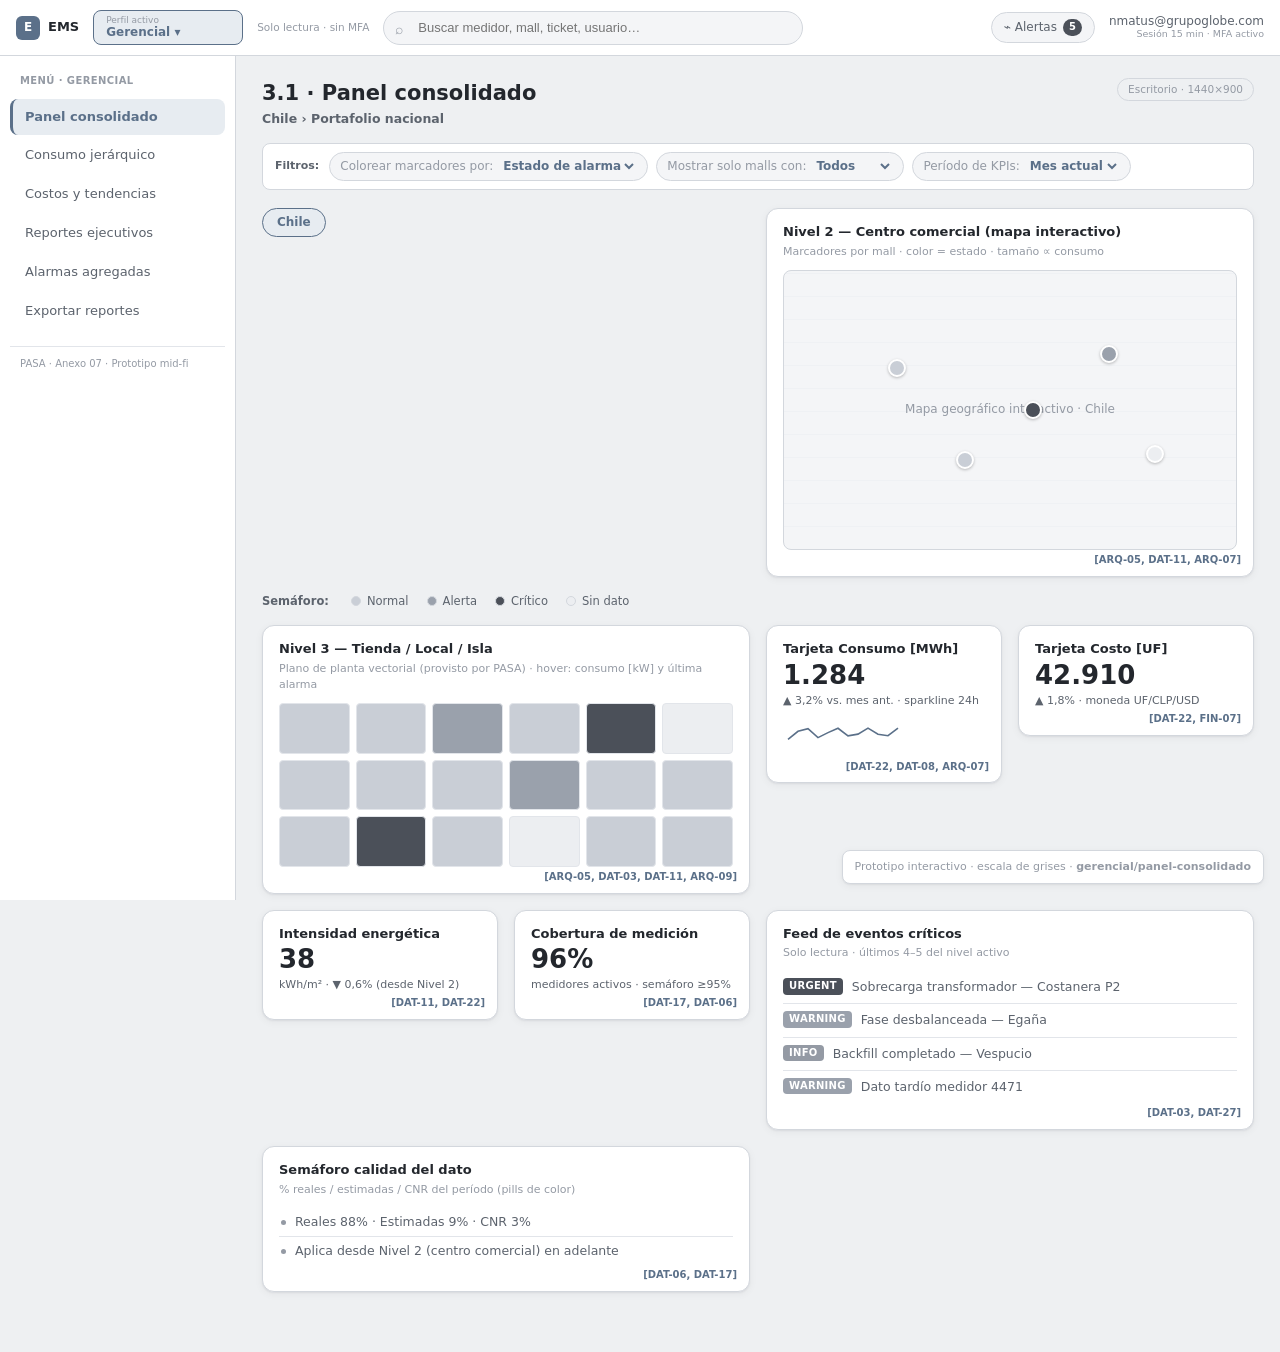
==== prototipo/index.html @ 19e941f1 "Prototipo interactivo mid-fi (grayscale) navegable + enlace desde el índice App HTML/CSS/JS sin depe" ====
<!doctype html>
<html lang="es">
<head>
<meta charset="utf-8">
<meta name="viewport" content="width=device-width, initial-scale=1">
<title>EMS PASA — Prototipo interactivo (mid-fi)</title>
<link rel="stylesheet" href="styles.css">
</head>
<body>
<div id="app"></div>
<div id="toast" class="toast"></div>
<script src="data.js"></script>
<script src="app.js"></script>
</body>
</html>
---- prototipo/styles.css ----
/* EMS · Prototipo interactivo mid-fi — escala de grises (sin color de marca aún) */
:root{
  --bg:#eef0f2; --surface:#ffffff; --surface-2:#f4f5f7; --surface-3:#e9ebee;
  --line:#d3d7dd; --line-2:#e2e5ea; --ink:#23272d; --ink-2:#5c636d; --ink-3:#949aa4;
  --accent:#5b7089; --accent-2:#48596e; --accent-bg:#e7ecf1;
  --ok:#c9ced6; --warn:#9aa1ac; --crit:#4b5059; --null:#eceef1;
  --radius:8px; --radius-lg:12px; --shadow:0 1px 2px rgba(20,25,35,.06),0 2px 8px rgba(20,25,35,.05);
  --shadow-pop:0 8px 28px rgba(20,25,35,.16);
  --font:'Segoe UI','Inter',system-ui,Arial,sans-serif;
  --topbar-h:56px; --side-w:236px;
}
*{box-sizing:border-box}
html,body{margin:0;height:100%}
body{font-family:var(--font);color:var(--ink);background:var(--bg);font-size:14px;line-height:1.45}
.num{font-variant-numeric:tabular-nums}
button{font-family:inherit}
a{color:inherit;text-decoration:none}

/* ---------- Topbar ---------- */
.topbar{position:fixed;top:0;left:0;right:0;height:var(--topbar-h);background:var(--surface);
  border-bottom:1px solid var(--line);display:flex;align-items:center;gap:14px;padding:0 16px;z-index:40}
.brand{display:flex;align-items:center;gap:8px;font-weight:700;font-size:13px;color:var(--ink);white-space:nowrap}
.brand .logo{width:24px;height:24px;border-radius:6px;background:var(--accent);color:#fff;display:grid;place-items:center;font-size:12px}
.profile-btn{display:flex;flex-direction:column;line-height:1.1;background:var(--accent-bg);border:1px solid var(--accent);
  border-radius:var(--radius);padding:5px 12px;cursor:pointer;min-width:150px}
.profile-btn .lbl{font-size:9px;color:var(--ink-3)}
.profile-btn .val{font-size:12px;color:var(--accent);font-weight:700;display:flex;justify-content:space-between;gap:8px}
.auth{font-size:10.5px;color:var(--ink-3);white-space:nowrap}
.search{flex:1;max-width:420px;position:relative}
.search input{width:100%;height:34px;border:1px solid var(--line);border-radius:18px;padding:0 14px 0 34px;
  background:var(--surface-2);color:var(--ink);font-size:13px;outline:none;transition:.15s}
.search input:focus{border-color:var(--accent);background:#fff;box-shadow:0 0 0 3px var(--accent-bg)}
.search .ic{position:absolute;left:12px;top:8px;color:var(--ink-3);font-size:14px}
.top-right{margin-left:auto;display:flex;align-items:center;gap:14px}
.bell{position:relative;border:1px solid var(--line);background:var(--surface-2);border-radius:16px;
  padding:6px 12px;font-size:12px;color:var(--ink-2);cursor:pointer;display:flex;align-items:center;gap:6px}
.bell .badge{background:var(--crit);color:#fff;border-radius:9px;font-size:10px;padding:1px 6px;font-weight:700}
.user{text-align:right;line-height:1.15}
.user .em{font-size:12px;color:var(--ink-2)}
.user .se{font-size:9.5px;color:var(--ink-3)}

/* ---------- Sidebar ---------- */
.sidebar{position:fixed;top:var(--topbar-h);bottom:0;left:0;width:var(--side-w);background:var(--surface);
  border-right:1px solid var(--line);padding:14px 10px;overflow:auto;z-index:30}
.sidebar .cap{font-size:10px;color:var(--ink-3);font-weight:700;letter-spacing:.4px;padding:4px 10px 10px}
.navitem{display:block;padding:9px 12px;border-radius:var(--radius);font-size:13px;color:var(--ink-2);
  cursor:pointer;margin-bottom:2px;border-left:3px solid transparent;transition:.12s}
.navitem:hover{background:var(--surface-2);color:var(--ink)}
.navitem.active{background:var(--accent-bg);color:var(--accent);font-weight:700;border-left-color:var(--accent)}
.sidebar .foot{margin-top:16px;padding:10px;font-size:10px;color:var(--ink-3);border-top:1px solid var(--line-2)}

/* ---------- Content ---------- */
.content{margin-left:var(--side-w);margin-top:var(--topbar-h);padding:22px 26px 60px;min-height:calc(100vh - var(--topbar-h))}
.screen-head{display:flex;align-items:flex-start;justify-content:space-between;gap:16px;margin-bottom:6px}
.screen-head h1{font-size:21px;margin:0;font-weight:700}
.crumb{font-size:12.5px;color:var(--ink-2);font-weight:600;margin:2px 0 0}
.subtitle{font-size:12.5px;color:var(--ink-2);margin:2px 0 0}
.head-right{display:flex;align-items:center;gap:12px;white-space:nowrap}
.devtag{font-size:10.5px;color:var(--ink-3);border:1px solid var(--line);border-radius:12px;padding:3px 10px}
.live{font-size:11px;color:var(--ink-2);display:flex;align-items:center;gap:6px}
.live .d{width:8px;height:8px;border-radius:50%;background:var(--ink-3);animation:pulse 1.8s infinite}
@keyframes pulse{0%,100%{opacity:.4}50%{opacity:1}}

/* ---------- Buttons ---------- */
.btn{border:1px solid var(--accent);background:#fff;color:var(--accent);border-radius:var(--radius);
  padding:8px 14px;font-size:12.5px;font-weight:600;cursor:pointer;transition:.12s}
.btn:hover{background:var(--accent-bg)}
.btn-primary{background:var(--accent);color:#fff}
.btn-primary:hover{background:var(--accent-2)}
.btn-sm{padding:6px 11px;font-size:12px}

/* ---------- Filters ---------- */
.filters{display:flex;align-items:center;gap:8px;flex-wrap:wrap;background:var(--surface);border:1px solid var(--line);
  border-radius:var(--radius);padding:8px 12px;margin:14px 0 18px}
.filters .flabel{font-size:11px;color:var(--ink-2);font-weight:700;margin-right:2px}
.filter{display:flex;align-items:center;gap:6px;border:1px solid var(--line);background:var(--surface-2);
  border-radius:16px;padding:5px 10px;font-size:12px;color:var(--ink-2);cursor:pointer;transition:.12s}
.filter:hover{border-color:var(--accent);color:var(--accent)}
.filter .fn{color:var(--ink-3)}
.filter select{border:none;background:transparent;font:inherit;color:var(--accent);font-weight:600;cursor:pointer;outline:none}
.filters .none{font-size:12px;color:var(--ink-3)}

/* ---------- Grid + cards ---------- */
.grid{display:grid;grid-template-columns:repeat(12,1fr);gap:16px;align-items:start}
.card{grid-column:span 12;background:var(--surface);border:1px solid var(--line);border-radius:var(--radius-lg);
  box-shadow:var(--shadow);padding:14px 16px;position:relative;min-width:0}
.card > .ct{font-size:13px;font-weight:700;color:var(--ink);margin:0 0 2px}
.card > .cm{font-size:11px;color:var(--ink-3);margin:0 0 10px}
.reqs{position:absolute;right:12px;bottom:8px;font-size:10px;color:var(--accent);font-weight:600}
.card.pad-b{padding-bottom:26px}

/* KPI */
.kpi .val{font-size:26px;font-weight:700;line-height:1.1;margin-top:2px}
.kpi .delta{font-size:11px;color:var(--ink-2);margin-top:3px}
.kpi .spark{margin-top:8px}

/* tables */
table.tbl{width:100%;border-collapse:collapse;font-size:12.5px}
table.tbl th{text-align:left;background:var(--surface-3);color:var(--ink);font-weight:700;font-size:11px;
  padding:7px 8px;position:sticky;top:0;cursor:pointer;user-select:none;white-space:nowrap}
table.tbl th:hover{background:var(--line-2)}
table.tbl td{padding:7px 8px;border-bottom:1px solid var(--line-2);color:var(--ink-2);vertical-align:middle}
table.tbl tr.row{cursor:pointer}
table.tbl tr.row:hover td{background:var(--surface-2)}
table.tbl tr.exp td{background:var(--surface-2);color:var(--ink-2);font-size:12px}
.cellbar{height:8px;border-radius:4px;background:var(--surface-3);display:inline-block;vertical-align:middle}
.chev{display:inline-block;transition:.15s;color:var(--ink-3)}
.chev.open{transform:rotate(90deg)}

/* dots / status */
.dot{width:10px;height:10px;border-radius:50%;display:inline-block;vertical-align:middle;border:1px solid var(--line)}
.dot.ok{background:var(--ok)} .dot.warn{background:var(--warn)} .dot.crit{background:var(--crit)} .dot.null{background:var(--null)}
.sev{font-size:10px;font-weight:700;color:#fff;border-radius:4px;padding:1px 6px;letter-spacing:.3px}
.sev.crit{background:var(--crit)} .sev.warn{background:var(--warn)} .sev.null{background:var(--ink-3)}

/* legend */
.legend{display:flex;gap:18px;align-items:center;font-size:11.5px;color:var(--ink-2)}
.legend b{font-weight:700;margin-right:4px}
.legend span{display:flex;align-items:center;gap:6px}

/* charts */
.bars{display:flex;align-items:flex-end;gap:6px;height:150px;padding-top:8px;border-left:1px solid var(--line);border-bottom:1px solid var(--line)}
.bars .bar{flex:1;background:var(--surface-3);border:1px solid var(--line);border-bottom:none;border-radius:3px 3px 0 0;min-width:6px;transition:.15s}
.bars .bar:hover{background:var(--accent-bg);border-color:var(--accent)}
.bars .bar.stk{display:flex;flex-direction:column-reverse;border:none;background:none}
.bars .bar.stk i{display:block;border-radius:2px 2px 0 0}
.bars .bar.hl{background:var(--accent);border-color:var(--accent)}
.chartwrap{position:relative}
.thr{position:absolute;left:0;right:0;border-top:1px dashed var(--ink-3);font-size:9px;color:var(--ink-3)}

/* map */
.map{position:relative;height:280px;background:repeating-linear-gradient(0deg,var(--surface-2),var(--surface-2) 22px,#eff1f4 22px,#eff1f4 23px),repeating-linear-gradient(90deg,var(--surface-2),var(--surface-2) 22px,#eff1f4 22px,#eff1f4 23px);
  border:1px solid var(--line);border-radius:var(--radius);overflow:hidden}
.marker{position:absolute;width:18px;height:18px;border-radius:50%;transform:translate(-50%,-50%);border:2px solid #fff;
  box-shadow:0 1px 3px rgba(0,0,0,.25);cursor:pointer;transition:.12s}
.marker:hover{width:24px;height:24px;z-index:2}
.marker.ok{background:var(--ok)} .marker.warn{background:var(--warn)} .marker.crit{background:var(--crit)} .marker.null{background:var(--null)}
.map .maplabel{position:absolute;left:50%;top:50%;transform:translate(-50%,-50%);color:var(--ink-3);font-size:12px}

/* planta */
.planta{display:grid;grid-template-columns:repeat(6,1fr);gap:6px}
.planta .cell{aspect-ratio:1.4;border-radius:4px;border:1px solid var(--line-2);cursor:pointer;transition:.12s}
.planta .cell:hover{outline:2px solid var(--accent);outline-offset:-2px}

/* tree */
.tree{font-size:13px}
.tree .tn{display:flex;align-items:center;gap:8px;padding:6px 6px;border-radius:6px;cursor:pointer}
.tree .tn:hover{background:var(--surface-2)}
.tree .tn.active{background:var(--accent-bg);color:var(--accent);font-weight:600}
.tree .tn.lvl1{padding-left:22px} .tree .tn.lvl2{padding-left:42px;font-size:12px}

/* feed / timeline */
.feed .it,.timeline .it{display:flex;gap:9px;align-items:flex-start;padding:7px 0;border-bottom:1px solid var(--line-2);font-size:12.5px}
.feed .it:last-child,.timeline .it:last-child{border-bottom:none}
.feed .it .tx{color:var(--ink-2)}
.timeline{position:relative;padding-left:6px}

/* gauges */
.gauges{display:flex;justify-content:space-around;gap:10px;padding:8px 0}
.gauge{text-align:center}
.gauge .ring{width:76px;height:76px;border-radius:50%;background:conic-gradient(var(--accent) 0 62%,var(--surface-3) 62% 100%);
  display:grid;place-items:center;margin:0 auto}
.gauge .ring i{width:56px;height:56px;border-radius:50%;background:var(--surface);display:grid;place-items:center;font-size:12px;color:var(--ink)}
.gauge .gl{font-size:11px;color:var(--ink-2);margin-top:6px}

/* forms */
.form .fg{margin-bottom:12px}
.form label{display:block;font-size:12px;color:var(--ink-2);margin-bottom:5px}
.form input,.form select,.form textarea{width:100%;border:1px solid var(--line);border-radius:var(--radius);
  padding:9px 11px;font:inherit;font-size:13px;background:var(--surface-2);color:var(--ink);outline:none;transition:.12s}
.form input:focus,.form select:focus,.form textarea:focus{border-color:var(--accent);background:#fff;box-shadow:0 0 0 3px var(--accent-bg)}
.form textarea{min-height:64px;resize:vertical}
.dropzone{border:1.5px dashed var(--line);border-radius:var(--radius);padding:16px;text-align:center;color:var(--ink-3);font-size:12px;background:var(--surface-2)}
.sign{border:1px solid var(--line);border-radius:var(--radius);height:56px;background:repeating-linear-gradient(45deg,var(--surface-2),var(--surface-2) 6px,#eef0f3 6px,#eef0f3 12px);display:grid;place-items:center;color:var(--ink-3);font-size:12px}

/* heatmap */
.heat{display:grid;gap:3px}
.heat .hc{aspect-ratio:1;border-radius:2px}

/* tabs */
.tabs{display:flex;gap:6px;flex-wrap:wrap}
.tab{border:1px solid var(--line);background:var(--surface-2);border-radius:16px;padding:5px 14px;font-size:12px;
  color:var(--ink-2);cursor:pointer;transition:.12s}
.tab:hover{border-color:var(--accent);color:var(--accent)}
.tab.active{background:var(--accent-bg);border-color:var(--accent);color:var(--accent);font-weight:700}

/* actions row */
.actions{display:flex;gap:10px;flex-wrap:wrap}

/* panel list */
.plist{margin:0;padding:0;list-style:none}
.plist li{padding:5px 0 5px 16px;position:relative;font-size:12.5px;color:var(--ink-2);border-bottom:1px solid var(--line-2)}
.plist li:last-child{border-bottom:none}
.plist li:before{content:"";position:absolute;left:2px;top:12px;width:5px;height:5px;border-radius:50%;background:var(--ink-3)}

/* ---------- phone frame (móvil) ---------- */
.phonewrap{display:flex;gap:34px;align-items:flex-start;flex-wrap:wrap}
.phone{width:390px;height:800px;background:var(--surface);border:10px solid #cfd4da;border-radius:34px;
  box-shadow:var(--shadow-pop);position:relative;overflow:hidden;flex:0 0 auto}
.phone .p-top{height:52px;border-bottom:1px solid var(--line);display:flex;align-items:center;gap:10px;padding:0 14px}
.phone .p-body{position:absolute;top:52px;bottom:120px;left:0;right:0;overflow:auto;padding:12px 12px 8px}
.phone .p-body .card{grid-column:auto;margin-bottom:12px}
.phone .p-primary{position:absolute;left:0;right:0;bottom:64px;height:56px;border-top:1px solid var(--line);
  background:var(--surface);display:flex;align-items:center;padding:0 12px}
.phone .p-primary .btn{flex:1;text-align:center;padding:12px}
.phone .p-nav{position:absolute;left:0;right:0;bottom:0;height:64px;border-top:1px solid var(--line);
  background:var(--surface);display:flex}
.phone .p-nav .n{flex:1;display:flex;flex-direction:column;align-items:center;justify-content:center;gap:3px;font-size:9px;color:var(--ink-3)}
.phone .p-nav .n .d{width:6px;height:6px;border-radius:50%;background:var(--ink-3)}
.phone .p-nav .n.active{color:var(--accent)} .phone .p-nav .n.active .d{background:var(--accent)}
.phone-note{max-width:320px;font-size:12.5px;color:var(--ink-2)}
.phone-note h3{font-size:14px;margin:0 0 8px}

/* ---------- overlays ---------- */
.toast{position:fixed;bottom:24px;left:50%;transform:translateX(-50%) translateY(20px);background:var(--ink);color:#fff;
  padding:11px 18px;border-radius:var(--radius);font-size:13px;box-shadow:var(--shadow-pop);opacity:0;pointer-events:none;
  transition:.25s;z-index:80}
.toast.show{opacity:1;transform:translateX(-50%) translateY(0)}
.pop{position:absolute;background:var(--surface);border:1px solid var(--line);border-radius:var(--radius);
  box-shadow:var(--shadow-pop);z-index:60;overflow:hidden;min-width:220px}
.pop .pi{padding:10px 12px;font-size:12.5px;color:var(--ink-2);cursor:pointer;border-bottom:1px solid var(--line-2);display:flex;gap:8px;align-items:center}
.pop .pi:last-child{border-bottom:none}
.pop .pi:hover{background:var(--surface-2);color:var(--ink)}
.searchpop{position:absolute;top:46px;left:0;width:100%;}
.backdrop{position:fixed;inset:0;z-index:50}

.hint{position:fixed;bottom:16px;right:16px;background:var(--surface);border:1px solid var(--line);border-radius:var(--radius);
  padding:8px 12px;font-size:11px;color:var(--ink-3);box-shadow:var(--shadow);z-index:20}
@media(max-width:900px){.sidebar{display:none}.content{margin-left:0}}
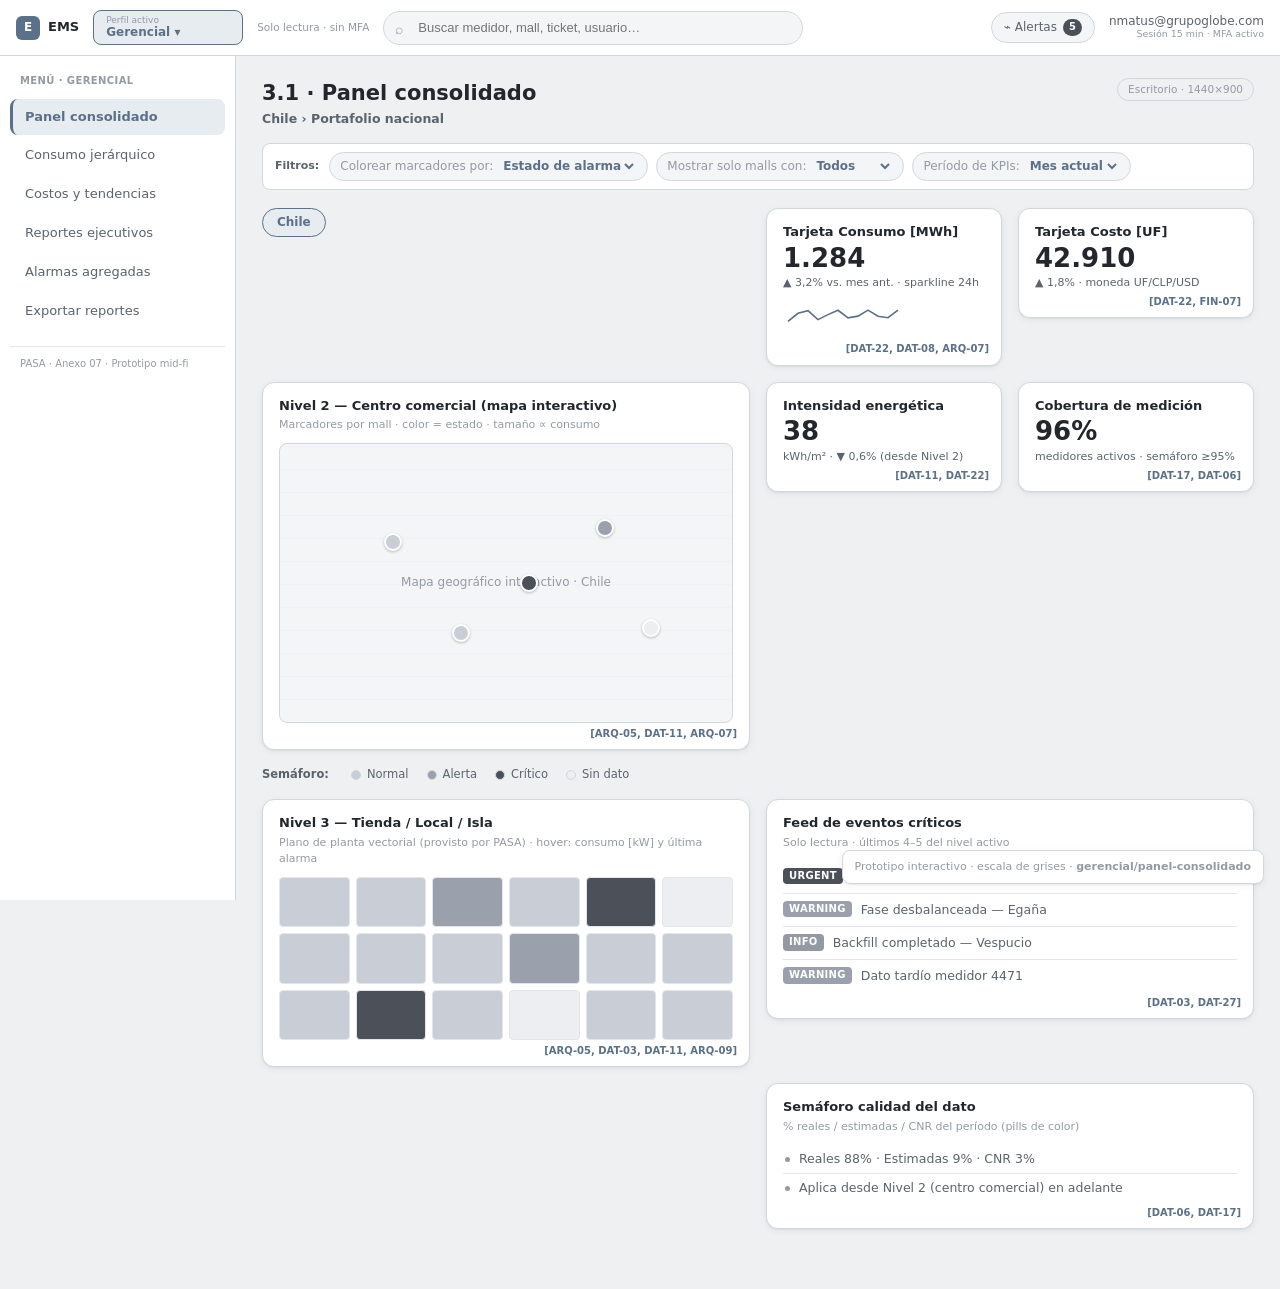
==== commit 05e95d6a: "Prototipo: quitar meta viewport (width=device-width) que cortaba las cards en pantallas de alta dens" ====
--- a/prototipo/index.html
+++ b/prototipo/index.html
@@ -2,7 +2,6 @@
 <html lang="es">
 <head>
 <meta charset="utf-8">
-<meta name="viewport" content="width=device-width, initial-scale=1">
 <title>EMS PASA — Prototipo interactivo (mid-fi)</title>
 <link rel="stylesheet" href="styles.css">
 </head>
--- a/prototipo/styles.css
+++ b/prototipo/styles.css
@@ -50,7 +50,8 @@
 .sidebar .foot{margin-top:16px;padding:10px;font-size:10px;color:var(--ink-3);border-top:1px solid var(--line-2)}
 
 /* ---------- Content ---------- */
-.content{margin-left:var(--side-w);margin-top:var(--topbar-h);padding:22px 26px 60px;min-height:calc(100vh - var(--topbar-h))}
+.content{margin-left:var(--side-w);margin-top:var(--topbar-h);padding:22px 26px 60px;min-height:calc(100vh - var(--topbar-h));overflow-x:hidden}
+body{overflow-x:hidden}
 .screen-head{display:flex;align-items:flex-start;justify-content:space-between;gap:16px;margin-bottom:6px}
 .screen-head h1{font-size:21px;margin:0;font-weight:700}
 .crumb{font-size:12.5px;color:var(--ink-2);font-weight:600;margin:2px 0 0}
@@ -81,7 +82,7 @@
 .filters .none{font-size:12px;color:var(--ink-3)}
 
 /* ---------- Grid + cards ---------- */
-.grid{display:grid;grid-template-columns:repeat(12,1fr);gap:16px;align-items:start}
+.grid{display:grid;grid-template-columns:repeat(12,minmax(0,1fr));grid-auto-flow:row dense;gap:16px;align-items:start}
 .card{grid-column:span 12;background:var(--surface);border:1px solid var(--line);border-radius:var(--radius-lg);
   box-shadow:var(--shadow);padding:14px 16px;position:relative;min-width:0}
 .card > .ct{font-size:13px;font-weight:700;color:var(--ink);margin:0 0 2px}
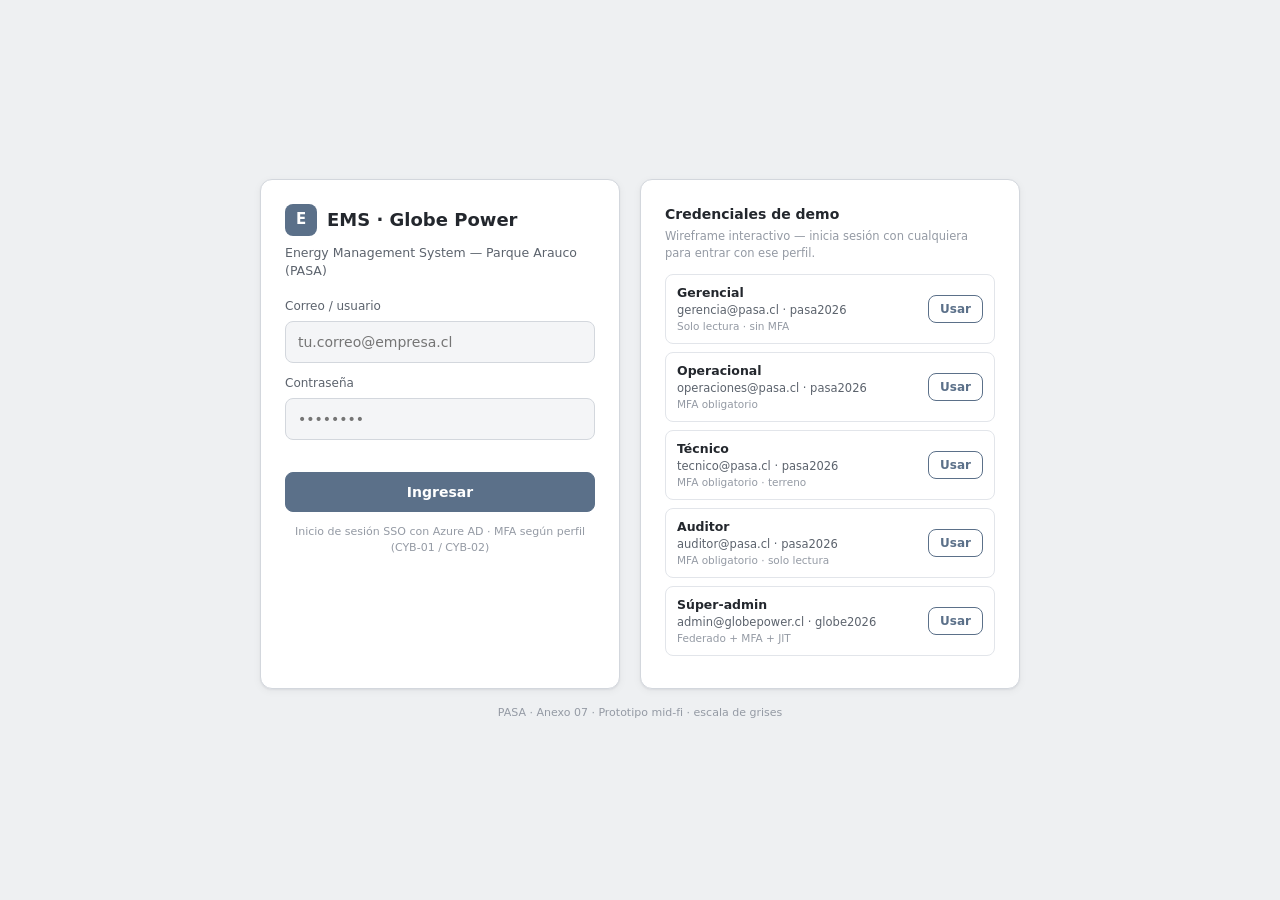
==== commit 62e0a7ec: "fix(proto): alinea filas del grid en 11 pantallas (pspan) Tras activar el grid de 12 columnas quedar" ====
--- a/prototipo/index.html
+++ b/prototipo/index.html
@@ -3,12 +3,12 @@
 <head>
 <meta charset="utf-8">
 <title>EMS PASA — Prototipo interactivo (mid-fi)</title>
-<link rel="stylesheet" href="styles.css">
+<link rel="stylesheet" href="styles.css?v=2">
 </head>
 <body>
 <div id="app"></div>
 <div id="toast" class="toast"></div>
-<script src="data.js"></script>
-<script src="app.js"></script>
+<script src="data.js?v=2"></script>
+<script src="app.js?v=2"></script>
 </body>
 </html>
--- a/prototipo/styles.css
+++ b/prototipo/styles.css
@@ -10,7 +10,7 @@
   --topbar-h:56px; --side-w:236px;
 }
 *{box-sizing:border-box}
-html,body{margin:0;height:100%}
+html,body{margin:0;height:100%;overflow:hidden}
 body{font-family:var(--font);color:var(--ink);background:var(--bg);font-size:14px;line-height:1.45}
 .num{font-variant-numeric:tabular-nums}
 button{font-family:inherit}
@@ -25,8 +25,11 @@
   border-radius:var(--radius);padding:5px 12px;cursor:pointer;min-width:150px}
 .profile-btn .lbl{font-size:9px;color:var(--ink-3)}
 .profile-btn .val{font-size:12px;color:var(--accent);font-weight:700;display:flex;justify-content:space-between;gap:8px}
+.profile-tag{display:flex;flex-direction:column;line-height:1.1;background:var(--surface-2);border:1px solid var(--line);border-radius:var(--radius);padding:5px 12px;min-width:130px}
+.profile-tag .lbl{font-size:9px;color:var(--ink-3)}
+.profile-tag .val{font-size:12px;color:var(--ink);font-weight:700}
 .auth{font-size:10.5px;color:var(--ink-3);white-space:nowrap}
-.search{flex:1;max-width:420px;position:relative}
+.search{flex:1;min-width:0;max-width:420px;position:relative}
 .search input{width:100%;height:34px;border:1px solid var(--line);border-radius:18px;padding:0 14px 0 34px;
   background:var(--surface-2);color:var(--ink);font-size:13px;outline:none;transition:.15s}
 .search input:focus{border-color:var(--accent);background:#fff;box-shadow:0 0 0 3px var(--accent-bg)}
@@ -41,7 +44,12 @@
 
 /* ---------- Sidebar ---------- */
 .sidebar{position:fixed;top:var(--topbar-h);bottom:0;left:0;width:var(--side-w);background:var(--surface);
-  border-right:1px solid var(--line);padding:14px 10px;overflow:auto;z-index:30}
+  border-right:1px solid var(--line);padding:14px 10px;overflow:auto;z-index:30;transition:transform .22s ease}
+.navtoggle{border:1px solid var(--line);background:var(--surface-2);color:var(--ink-2);width:32px;height:32px;
+  border-radius:8px;cursor:pointer;font-size:15px;display:flex;align-items:center;justify-content:center;flex:0 0 auto}
+.navtoggle:hover{background:var(--surface-3);color:var(--ink)}
+body.nav-collapsed .sidebar{transform:translateX(-100%)}
+body.nav-collapsed .content{left:0}
 .sidebar .cap{font-size:10px;color:var(--ink-3);font-weight:700;letter-spacing:.4px;padding:4px 10px 10px}
 .navitem{display:block;padding:9px 12px;border-radius:var(--radius);font-size:13px;color:var(--ink-2);
   cursor:pointer;margin-bottom:2px;border-left:3px solid transparent;transition:.12s}
@@ -50,8 +58,7 @@
 .sidebar .foot{margin-top:16px;padding:10px;font-size:10px;color:var(--ink-3);border-top:1px solid var(--line-2)}
 
 /* ---------- Content ---------- */
-.content{margin-left:var(--side-w);margin-top:var(--topbar-h);padding:22px 26px 60px;min-height:calc(100vh - var(--topbar-h));overflow-x:hidden}
-body{overflow-x:hidden}
+.content{position:fixed;top:var(--topbar-h);left:var(--side-w);right:0;bottom:0;overflow-y:auto;overflow-x:hidden;padding:22px 26px 48px;transition:left .22s ease}
 .screen-head{display:flex;align-items:flex-start;justify-content:space-between;gap:16px;margin-bottom:6px}
 .screen-head h1{font-size:21px;margin:0;font-weight:700}
 .crumb{font-size:12.5px;color:var(--ink-2);font-weight:600;margin:2px 0 0}
@@ -71,9 +78,19 @@
 .btn-sm{padding:6px 11px;font-size:12px}
 
 /* ---------- Filters ---------- */
-.filters{display:flex;align-items:center;gap:8px;flex-wrap:wrap;background:var(--surface);border:1px solid var(--line);
-  border-radius:var(--radius);padding:8px 12px;margin:14px 0 18px}
+.filters{background:var(--surface);border:1px solid var(--line);border-radius:var(--radius);padding:8px 12px;margin:14px 0 18px}
+.filters .frow{display:flex;align-items:center;gap:8px;flex-wrap:wrap}
 .filters .flabel{font-size:11px;color:var(--ink-2);font-weight:700;margin-right:2px}
+.fspacer{flex:1 1 auto;min-width:12px}
+.fcount{font-size:11.5px;color:var(--ink-2);font-weight:600;white-space:nowrap}
+.fclear{border:none;background:none;color:var(--accent);font-size:12px;font-weight:600;cursor:pointer;padding:4px 6px;border-radius:6px}
+.fclear:hover{background:var(--accent-bg)}
+.fchips{display:flex;gap:6px;flex-wrap:wrap;margin-top:9px}
+.fchips:empty{display:none}
+.achip{display:inline-flex;align-items:center;gap:8px;background:var(--accent-bg);border:1px solid var(--accent);color:var(--accent);
+  border-radius:14px;padding:3px 6px 3px 11px;font-size:11px;font-weight:600}
+.achip b{cursor:pointer;font-weight:700;padding:0 3px;border-radius:8px}
+.achip b:hover{background:var(--accent);color:#fff}
 .filter{display:flex;align-items:center;gap:6px;border:1px solid var(--line);background:var(--surface-2);
   border-radius:16px;padding:5px 10px;font-size:12px;color:var(--ink-2);cursor:pointer;transition:.12s}
 .filter:hover{border-color:var(--accent);color:var(--accent)}
@@ -83,7 +100,9 @@
 
 /* ---------- Grid + cards ---------- */
 .grid{display:grid;grid-template-columns:repeat(12,minmax(0,1fr));grid-auto-flow:row dense;gap:16px;align-items:start}
-.card{grid-column:span 12;background:var(--surface);border:1px solid var(--line);border-radius:var(--radius-lg);
+.s1{grid-column:span 1}.s2{grid-column:span 2}.s3{grid-column:span 3}.s4{grid-column:span 4}.s5{grid-column:span 5}.s6{grid-column:span 6}
+.s7{grid-column:span 7}.s8{grid-column:span 8}.s9{grid-column:span 9}.s10{grid-column:span 10}.s11{grid-column:span 11}.s12{grid-column:span 12}
+.card{background:var(--surface);border:1px solid var(--line);border-radius:var(--radius-lg);
   box-shadow:var(--shadow);padding:14px 16px;position:relative;min-width:0}
 .card > .ct{font-size:13px;font-weight:700;color:var(--ink);margin:0 0 2px}
 .card > .cm{font-size:11px;color:var(--ink-3);margin:0 0 10px}
@@ -108,6 +127,16 @@
 .chev{display:inline-block;transition:.15s;color:var(--ink-3)}
 .chev.open{transform:rotate(90deg)}
 
+/* tabla como cards (móvil) */
+.tcards{display:flex;flex-direction:column;gap:8px}
+.tcard{border:1px solid var(--line-2);border-radius:8px;padding:10px 12px;background:var(--surface)}
+.tcard[data-act]{cursor:pointer}
+.tc-title{font-weight:700;font-size:13px;margin-bottom:6px;display:flex;align-items:center;gap:6px}
+.tc-row{display:flex;justify-content:space-between;gap:12px;padding:4px 0;font-size:12px;border-top:1px dashed var(--line-2)}
+.tc-k{color:var(--ink-3);white-space:nowrap}
+.tc-v{color:var(--ink);text-align:right;min-width:0}
+.tc-exp{margin-top:8px;padding-top:8px;border-top:1px solid var(--line-2);font-size:11.5px;color:var(--ink-2)}
+
 /* dots / status */
 .dot{width:10px;height:10px;border-radius:50%;display:inline-block;vertical-align:middle;border:1px solid var(--line)}
 .dot.ok{background:var(--ok)} .dot.warn{background:var(--warn)} .dot.crit{background:var(--crit)} .dot.null{background:var(--null)}
@@ -128,15 +157,29 @@
 .bars .bar.hl{background:var(--accent);border-color:var(--accent)}
 .chartwrap{position:relative}
 .thr{position:absolute;left:0;right:0;border-top:1px dashed var(--ink-3);font-size:9px;color:var(--ink-3)}
+.bars .bar{position:relative}
+.bar .bv{position:absolute;top:-14px;left:0;right:0;text-align:center;font-size:8.5px;color:var(--ink-2)}
+.chart .xlabs{display:flex;font-size:9px;color:var(--ink-3);margin-top:5px}
+.chart .xlabs span{flex:1;text-align:center}
+.clegend{display:flex;gap:16px;font-size:10.5px;color:var(--ink-2);margin-top:9px}
+.clegend i{display:inline-block;width:10px;height:10px;border-radius:2px;margin-right:5px;vertical-align:-1px}
+.thrnote{font-size:9.5px;color:var(--ink-3);margin-top:3px}
 
 /* map */
 .map{position:relative;height:280px;background:repeating-linear-gradient(0deg,var(--surface-2),var(--surface-2) 22px,#eff1f4 22px,#eff1f4 23px),repeating-linear-gradient(90deg,var(--surface-2),var(--surface-2) 22px,#eff1f4 22px,#eff1f4 23px);
   border:1px solid var(--line);border-radius:var(--radius);overflow:hidden}
-.marker{position:absolute;width:18px;height:18px;border-radius:50%;transform:translate(-50%,-50%);border:2px solid #fff;
-  box-shadow:0 1px 3px rgba(0,0,0,.25);cursor:pointer;transition:.12s}
+.marker{position:absolute;width:20px;height:20px;border-radius:50%;transform:translate(-50%,-50%);border:2px solid #fff;
+  box-shadow:0 0 0 1.5px rgba(30,36,44,.35),0 1px 3px rgba(0,0,0,.3);cursor:pointer;transition:.12s}
 .marker:hover{width:24px;height:24px;z-index:2}
 .marker.ok{background:var(--ok)} .marker.warn{background:var(--warn)} .marker.crit{background:var(--crit)} .marker.null{background:var(--null)}
-.map .maplabel{position:absolute;left:50%;top:50%;transform:translate(-50%,-50%);color:var(--ink-3);font-size:12px}
+.map .maplabel{position:absolute;left:50%;top:50%;transform:translate(-50%,-50%);color:var(--ink-3);font-size:12px;text-align:center;width:80%}
+.maptools{display:flex;align-items:center;gap:8px;margin:2px 0 12px;flex-wrap:wrap}
+.lvlchip{font-size:12px;color:var(--ink-2)}
+.lvlsep{color:var(--ink-3)}
+.lvlnow{color:var(--accent);font-weight:700}
+.mapstage{min-height:360px}
+.floorwrap{border:1px solid var(--line);border-radius:var(--radius);background:#fafbfc;padding:12px}
+.floorhint{font-size:11px;color:var(--ink-3);margin-top:10px;text-align:center}
 
 /* planta */
 .planta{display:grid;grid-template-columns:repeat(6,1fr);gap:6px}
@@ -186,7 +229,8 @@
 .tab.active{background:var(--accent-bg);border-color:var(--accent);color:var(--accent);font-weight:700}
 
 /* actions row */
-.actions{display:flex;gap:10px;flex-wrap:wrap}
+.actions{display:flex;gap:10px;flex-wrap:wrap;align-items:center}
+.actstatus{margin-left:auto;font-size:11.5px}
 
 /* panel list */
 .plist{margin:0;padding:0;list-style:none}
@@ -211,6 +255,20 @@
 .phone .p-nav .n.active{color:var(--accent)} .phone .p-nav .n.active .d{background:var(--accent)}
 .phone-note{max-width:320px;font-size:12.5px;color:var(--ink-2)}
 .phone-note h3{font-size:14px;margin:0 0 8px}
+/* vista móvil a pantalla completa (solo el teléfono) */
+.mobile-only{position:fixed;inset:0;background:var(--surface-3);display:flex;align-items:center;justify-content:center;padding:20px;overflow:auto}
+.phone.big{width:404px;height:calc(100vh - 56px);max-height:880px}
+.p-top .phamb{font-size:18px;cursor:pointer;color:var(--ink)}
+.p-top .p-brand{min-width:0}
+.p-top .p-brand .pb1{font-size:12px;font-weight:700}
+.p-top .p-brand .pb2{font-size:9px;color:var(--ink-3);white-space:nowrap;overflow:hidden;text-overflow:ellipsis;max-width:240px}
+.p-top .pexit{margin-left:auto;font-size:16px;color:var(--ink-3);cursor:pointer}
+.p-nav .n{cursor:pointer}
+.mmenu{position:absolute;top:52px;left:0;right:0;bottom:0;background:var(--surface);z-index:6;padding:10px;overflow:auto}
+.mm-hd{font-size:10px;color:var(--ink-3);font-weight:700;letter-spacing:.4px;padding:6px 10px 10px}
+.mm-item{display:block;padding:13px 12px;border-radius:8px;font-size:14px;color:var(--ink);border-bottom:1px solid var(--line-2);cursor:pointer}
+.mm-item:hover{background:var(--surface-2)}
+.mm-exit{color:var(--accent);border-bottom:none;margin-top:10px;font-weight:600}
 
 /* ---------- overlays ---------- */
 .toast{position:fixed;bottom:24px;left:50%;transform:translateX(-50%) translateY(20px);background:var(--ink);color:#fff;
@@ -222,9 +280,77 @@
 .pop .pi{padding:10px 12px;font-size:12.5px;color:var(--ink-2);cursor:pointer;border-bottom:1px solid var(--line-2);display:flex;gap:8px;align-items:center}
 .pop .pi:last-child{border-bottom:none}
 .pop .pi:hover{background:var(--surface-2);color:var(--ink)}
+.pop .stag{display:inline-block;background:var(--surface-3);color:var(--ink-2);font-size:9.5px;border-radius:4px;padding:1px 6px;margin-right:8px;min-width:58px;text-align:center;font-weight:600}
 .searchpop{position:absolute;top:46px;left:0;width:100%;}
 .backdrop{position:fixed;inset:0;z-index:50}
 
+/* ---------- login ---------- */
+.login{position:fixed;inset:0;overflow:auto;background:var(--bg);display:flex;flex-direction:column;align-items:center;justify-content:center;gap:16px;padding:24px}
+.login-inner{display:flex;gap:20px;align-items:stretch;flex-wrap:wrap;justify-content:center;width:100%;max-width:800px}
+.login-card{background:var(--surface);border:1px solid var(--line);border-radius:12px;box-shadow:var(--shadow);padding:24px;width:360px;max-width:100%}
+.brand-lg{display:flex;align-items:center;gap:10px;font-weight:700;font-size:18px}
+.brand-lg .logo{width:32px;height:32px;border-radius:8px;background:var(--accent);color:#fff;display:grid;place-items:center;font-size:15px}
+.login-sub{font-size:12.5px;color:var(--ink-2);margin:8px 0 18px}
+.lfield{margin-bottom:12px}
+.lfield label{display:block;font-size:12px;color:var(--ink-2);margin-bottom:5px}
+.lfield input{width:100%;border:1px solid var(--line);border-radius:8px;padding:10px 12px;font:inherit;font-size:14px;background:var(--surface-2);color:var(--ink);outline:none}
+.lfield input:focus{border-color:var(--accent);background:#fff;box-shadow:0 0 0 3px var(--accent-bg)}
+.lg-err{color:var(--crit);font-size:12px;min-height:16px;margin-bottom:4px}
+.lg-go{width:100%;padding:11px;font-size:14px}
+.lg-mfa{font-size:11px;color:var(--ink-3);margin-top:12px;text-align:center}
+.login-card.creds{width:380px}
+.lc-title{font-weight:700;font-size:14px}
+.lc-note{font-size:11.5px;color:var(--ink-3);margin:4px 0 12px}
+.lc-row{display:flex;align-items:center;justify-content:space-between;gap:10px;border:1px solid var(--line-2);border-radius:8px;padding:9px 11px;margin-bottom:8px}
+.lc-info{min-width:0}
+.lc-p{font-weight:700;font-size:12.5px}
+.lc-e{font-size:11.5px;color:var(--ink-2);font-variant-numeric:tabular-nums}
+.lc-m{font-size:10.5px;color:var(--ink-3)}
+.login-foot{font-size:11px;color:var(--ink-3)}
+
+/* modal de flujo (Generar reporte) */
+.modal-backdrop{position:fixed;inset:0;background:rgba(20,25,35,.45);display:flex;align-items:center;justify-content:center;z-index:90;padding:20px}
+.modal{background:var(--surface);border:1px solid var(--line);border-radius:12px;box-shadow:var(--shadow-pop);width:460px;max-width:100%;overflow:hidden}
+.modal-hd{display:flex;justify-content:space-between;align-items:center;padding:14px 18px;border-bottom:1px solid var(--line);font-weight:700;font-size:14px}
+.modal-bd{padding:16px 18px;font-size:13px;color:var(--ink-2)}
+.modal-ft{display:flex;gap:10px;justify-content:flex-end;padding:12px 18px;border-top:1px solid var(--line)}
+.mx{border:none;background:none;font-size:15px;color:var(--ink-3);cursor:pointer}
+.mlist{margin:0 0 12px;padding:0;list-style:none}
+.mlist li{padding:5px 0;border-bottom:1px solid var(--line-2)}
+.mlist b{color:var(--ink)}
+.progress{height:8px;background:var(--surface-3);border-radius:5px;overflow:hidden;margin:8px 0}
+.progress i{display:block;height:100%;width:8%;background:var(--accent);transition:width 1.4s ease}
+.mnote{font-size:11.5px;color:var(--ink-3)}
+.mok{color:var(--ink);background:var(--accent-bg);border:1px solid var(--accent);border-radius:8px;padding:9px 11px;font-size:12.5px}
+.alarmctx{background:var(--surface-2);border:1px solid var(--line);border-radius:8px;padding:10px 12px;margin-bottom:14px;font-size:12.5px;color:var(--ink)}
+.alarmctx .muted{color:var(--ink-3)}
+.frow2{display:flex;gap:12px}
+.frow2 .fg{flex:1;min-width:0}
+.pill-ok{display:inline-block;background:var(--ok);color:var(--ink);border:1px solid var(--line);border-radius:10px;padding:1px 9px;font-size:10.5px;font-weight:700}
+.pill-warn{display:inline-block;background:var(--warn);color:#fff;border-radius:10px;padding:1px 9px;font-size:10.5px;font-weight:700}
+.btn-danger{background:var(--crit);border-color:var(--crit);color:#fff}
+.btn-danger:hover{background:#3a3f47}
+.lnk{color:var(--accent);cursor:pointer;font-weight:600}
+tr.newrow td{background:var(--accent-bg)!important;transition:background 1.4s ease}
 .hint{position:fixed;bottom:16px;right:16px;background:var(--surface);border:1px solid var(--line);border-radius:var(--radius);
   padding:8px 12px;font-size:11px;color:var(--ink-3);box-shadow:var(--shadow);z-index:20}
-@media(max-width:900px){.sidebar{display:none}.content{margin-left:0}}
+/* ---------- responsive: se adapta al ancho ---------- */
+@media(max-width:1280px){
+  .grid{grid-template-columns:repeat(6,minmax(0,1fr))}
+  .s4,.s5,.s6,.s7,.s8,.s9,.s10,.s11,.s12{grid-column:span 6}
+  .s1,.s2,.s3{grid-column:span 3}
+  .topbar .auth{display:none}
+}
+@media(max-width:1024px){
+  :root{--side-w:200px}
+  .grid{grid-template-columns:repeat(4,minmax(0,1fr))}
+  .s4,.s5,.s6,.s7,.s8,.s9,.s10,.s11,.s12{grid-column:span 4}
+  .s1,.s2,.s3{grid-column:span 2}
+}
+@media(max-width:820px){
+  .grid{grid-template-columns:1fr}
+  .s1,.s2,.s3,.s4,.s5,.s6,.s7,.s8,.s9,.s10,.s11,.s12{grid-column:auto}
+  .sidebar{display:none}.content{left:0}
+  .topbar .user{display:none}
+  .phonewrap{flex-direction:column}
+}
